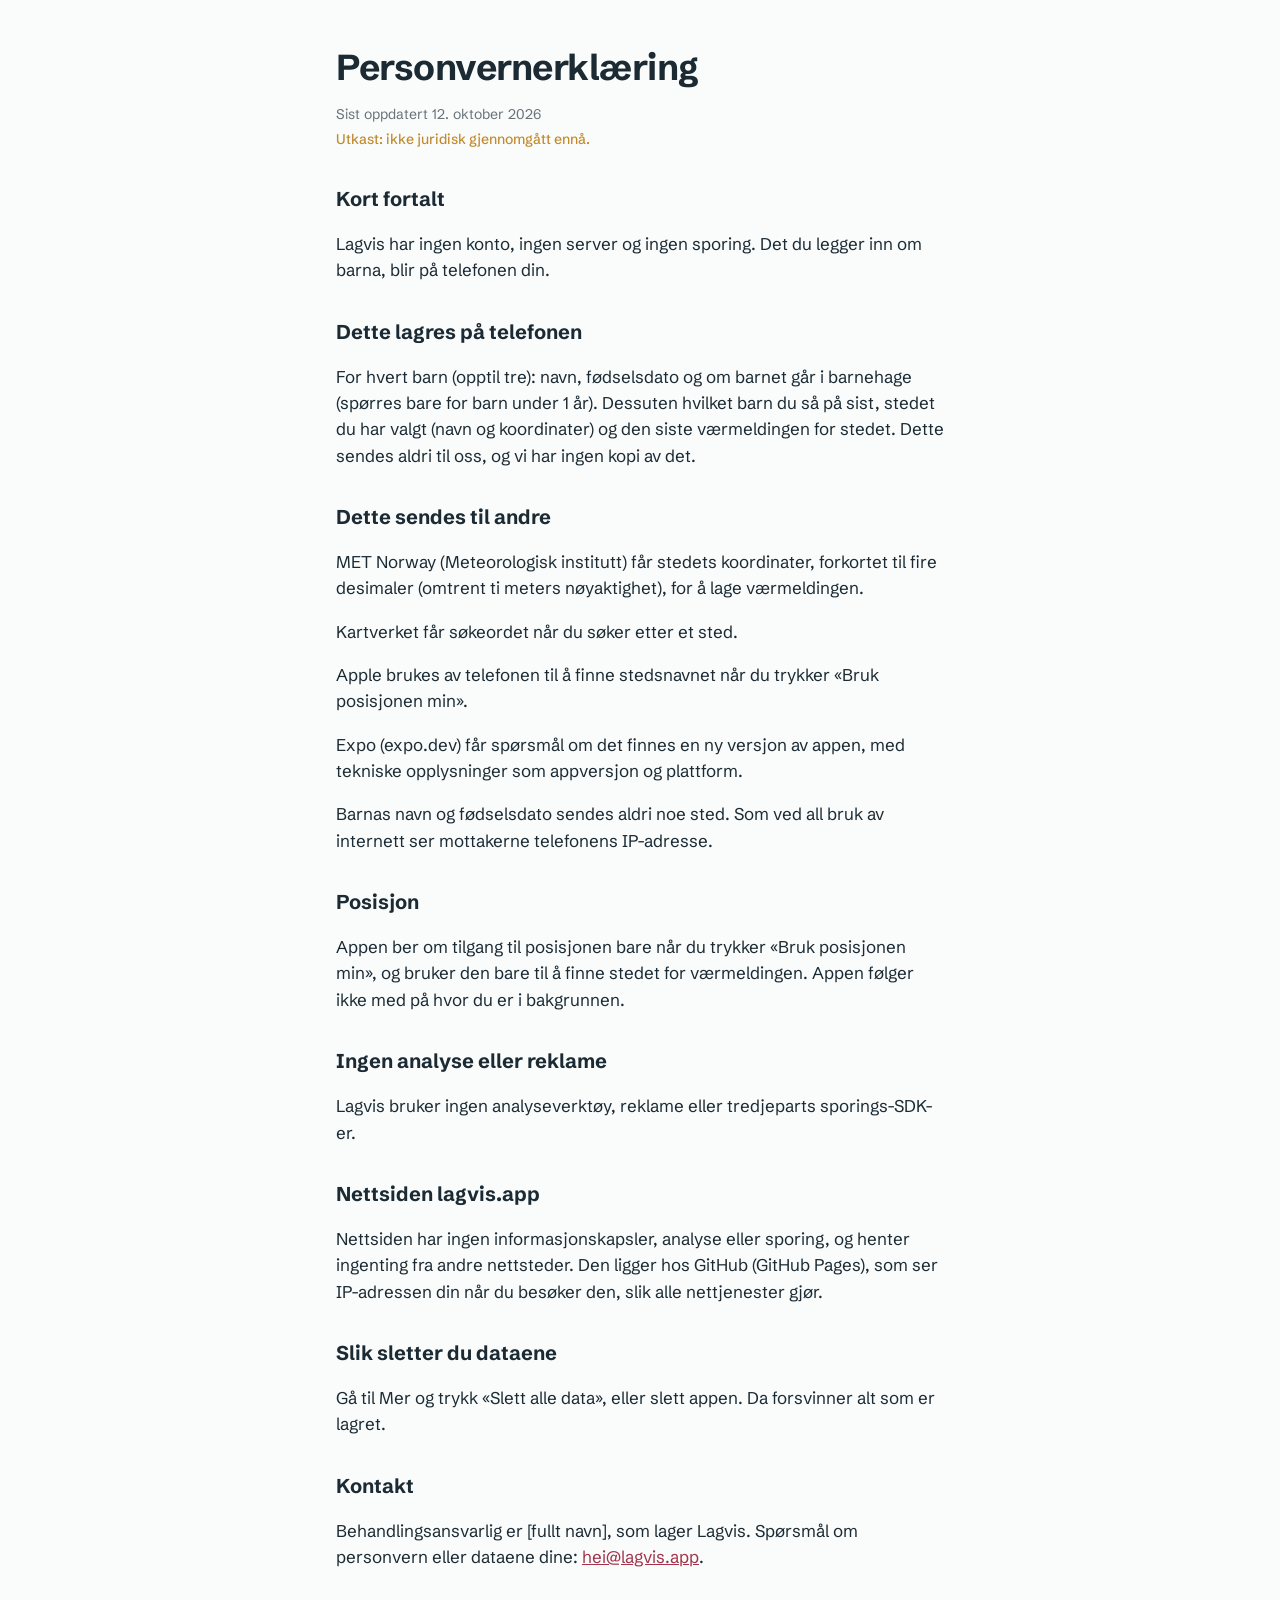
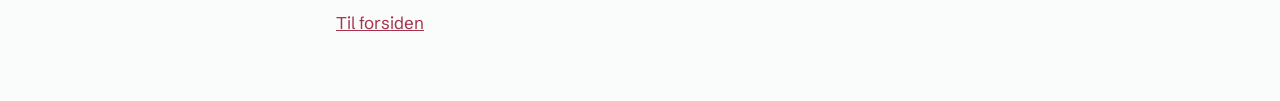
==== personvern/index.html @ 5365b8b4 "Update site from app repo 52cf7ca" ====
<!doctype html>
<html lang="nb">
<head>
<meta charset="utf-8">
<meta name="viewport" content="width=device-width, initial-scale=1">
<title>Personvernerklæring – Lagvis</title>
<link rel="icon" href="/icon.png">
<link rel="apple-touch-icon" href="/icon.png">
<link rel="stylesheet" href="/style.css">
</head>
<body class="">
<main>
<h1>Personvernerklæring</h1>
<p class="meta">Sist oppdatert 12. oktober 2026</p>
<p class="draft">Utkast: ikke juridisk gjennomgått ennå.</p>
<h2>Kort fortalt</h2>
<p>Lagvis har ingen konto, ingen server og ingen sporing. Det du legger inn om barna, blir på telefonen din.</p>
<h2>Dette lagres på telefonen</h2>
<p>For hvert barn (opptil tre): navn, fødselsdato og om barnet går i barnehage (spørres bare for barn under 1 år). Dessuten hvilket barn du så på sist, stedet du har valgt (navn og koordinater) og den siste værmeldingen for stedet. Dette sendes aldri til oss, og vi har ingen kopi av det.</p>
<h2>Dette sendes til andre</h2>
<p>MET Norway (Meteorologisk institutt) får stedets koordinater, forkortet til fire desimaler (omtrent ti meters nøyaktighet), for å lage værmeldingen.</p>
<p>Kartverket får søkeordet når du søker etter et sted.</p>
<p>Apple brukes av telefonen til å finne stedsnavnet når du trykker «Bruk posisjonen min».</p>
<p>Expo (expo.dev) får spørsmål om det finnes en ny versjon av appen, med tekniske opplysninger som appversjon og plattform.</p>
<p>Barnas navn og fødselsdato sendes aldri noe sted. Som ved all bruk av internett ser mottakerne telefonens IP-adresse.</p>
<h2>Posisjon</h2>
<p>Appen ber om tilgang til posisjonen bare når du trykker «Bruk posisjonen min», og bruker den bare til å finne stedet for værmeldingen. Appen følger ikke med på hvor du er i bakgrunnen.</p>
<h2>Ingen analyse eller reklame</h2>
<p>Lagvis bruker ingen analyseverktøy, reklame eller tredjeparts sporings-SDK-er.</p>
<h2>Nettsiden lagvis.app</h2>
<p>Nettsiden har ingen informasjonskapsler, analyse eller sporing, og henter ingenting fra andre nettsteder. Den ligger hos GitHub (GitHub Pages), som ser IP-adressen din når du besøker den, slik alle nettjenester gjør.</p>
<h2>Slik sletter du dataene</h2>
<p>Gå til Mer og trykk «Slett alle data», eller slett appen. Da forsvinner alt som er lagret.</p>
<h2>Kontakt</h2>
<p>Behandlingsansvarlig er [fullt navn], som lager Lagvis. Spørsmål om personvern eller dataene dine: <a href="mailto:hei@lagvis.app">hei@lagvis.app</a>.</p>
<nav><a href="/">Til forsiden</a></nav>
</main>
</body>
</html>
---- style.css ----
@font-face { font-family: "Schibsted Grotesk"; font-weight: 400; src: url("/fonts/regular.ttf") format("truetype"); font-display: swap; }
@font-face { font-family: "Schibsted Grotesk"; font-weight: 500; src: url("/fonts/medium.ttf") format("truetype"); font-display: swap; }
@font-face { font-family: "Schibsted Grotesk"; font-weight: 700; src: url("/fonts/bold.ttf") format("truetype"); font-display: swap; }
:root { --himmel: #DCEBF0; --dyp: #1B2A33; --baer: #A3324A; --ull: #C08A2E; --sno: #FAFCFC; --skifer: #EDF3F4; }
* { box-sizing: border-box; }
body { margin: 0; background: var(--sno); color: var(--dyp); font-family: "Schibsted Grotesk", system-ui, sans-serif; font-size: 17px; line-height: 1.55; }
main { max-width: 640px; margin: 0 auto; padding: 48px 16px 64px; }
a { color: var(--baer); }
h1 { font-size: 36px; line-height: 1.1; letter-spacing: -0.5px; margin: 0 0 16px; }
h2 { font-size: 20px; margin: 32px 0 4px; }
.home { background: var(--himmel); min-height: 100vh; }
.home main { padding-top: 15vh; }
.icon { width: 96px; height: 96px; border-radius: 22px; display: block; margin-bottom: 24px; }
.lead { font-size: 20px; }
.meta { font-size: 14px; opacity: 0.65; margin: 0; }
.draft { font-size: 14px; color: var(--ull); font-weight: 500; margin: 4px 0 0; }
nav { margin-top: 40px; display: flex; gap: 24px; flex-wrap: wrap; }
footer { margin-top: 48px; font-size: 14px; opacity: 0.65; }
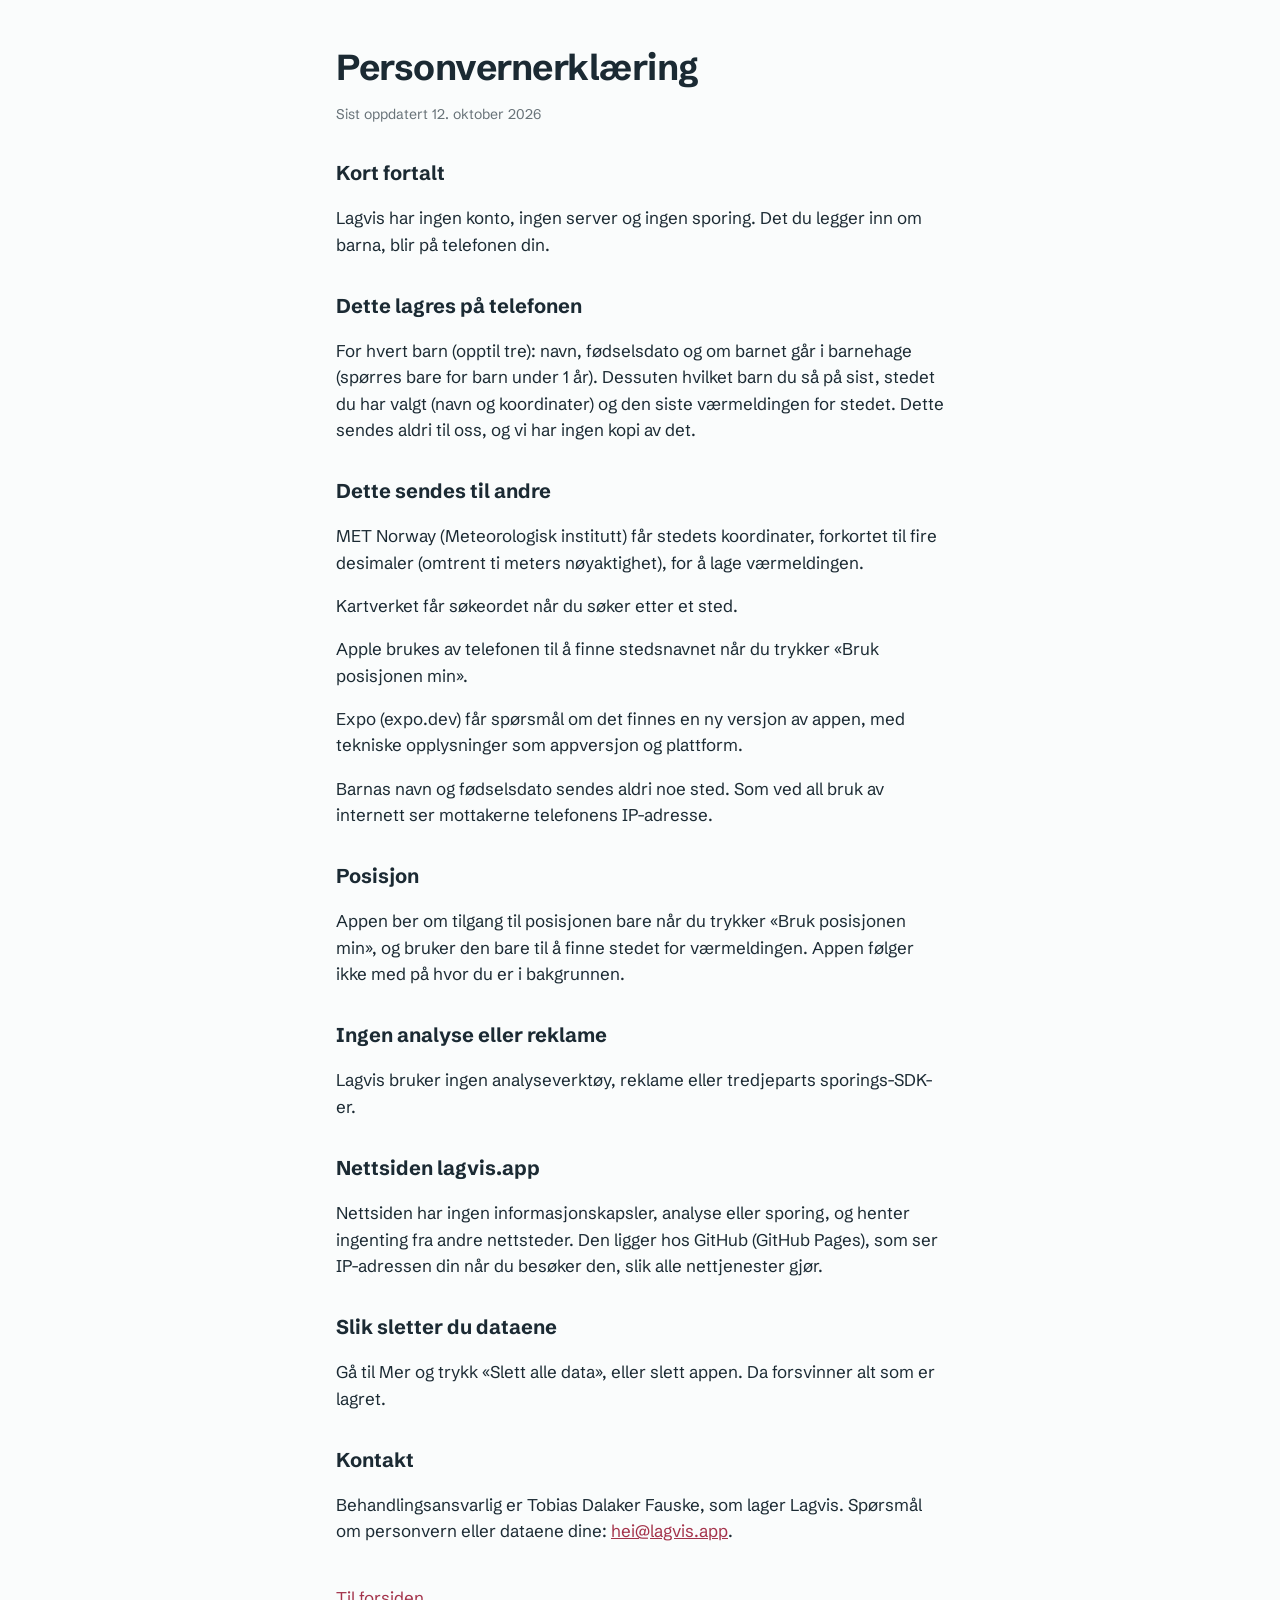
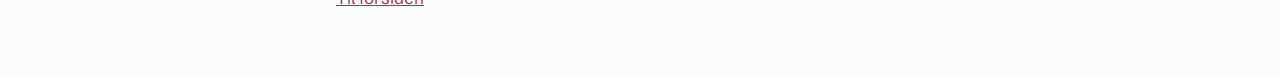
==== commit 37d45b3d: "Update site from app repo 6cba052" ====
--- a/personvern/index.html
+++ b/personvern/index.html
@@ -12,7 +12,6 @@
 <main>
 <h1>Personvernerklæring</h1>
 <p class="meta">Sist oppdatert 12. oktober 2026</p>
-<p class="draft">Utkast: ikke juridisk gjennomgått ennå.</p>
 <h2>Kort fortalt</h2>
 <p>Lagvis har ingen konto, ingen server og ingen sporing. Det du legger inn om barna, blir på telefonen din.</p>
 <h2>Dette lagres på telefonen</h2>
@@ -32,7 +31,7 @@
 <h2>Slik sletter du dataene</h2>
 <p>Gå til Mer og trykk «Slett alle data», eller slett appen. Da forsvinner alt som er lagret.</p>
 <h2>Kontakt</h2>
-<p>Behandlingsansvarlig er [fullt navn], som lager Lagvis. Spørsmål om personvern eller dataene dine: <a href="mailto:hei@lagvis.app">hei@lagvis.app</a>.</p>
+<p>Behandlingsansvarlig er Tobias Dalaker Fauske, som lager Lagvis. Spørsmål om personvern eller dataene dine: <a href="mailto:hei@lagvis.app">hei@lagvis.app</a>.</p>
 <nav><a href="/">Til forsiden</a></nav>
 </main>
 </body>
--- a/style.css
+++ b/style.css
@@ -13,6 +13,5 @@
 .icon { width: 96px; height: 96px; border-radius: 22px; display: block; margin-bottom: 24px; }
 .lead { font-size: 20px; }
 .meta { font-size: 14px; opacity: 0.65; margin: 0; }
-.draft { font-size: 14px; color: var(--ull); font-weight: 500; margin: 4px 0 0; }
 nav { margin-top: 40px; display: flex; gap: 24px; flex-wrap: wrap; }
 footer { margin-top: 48px; font-size: 14px; opacity: 0.65; }
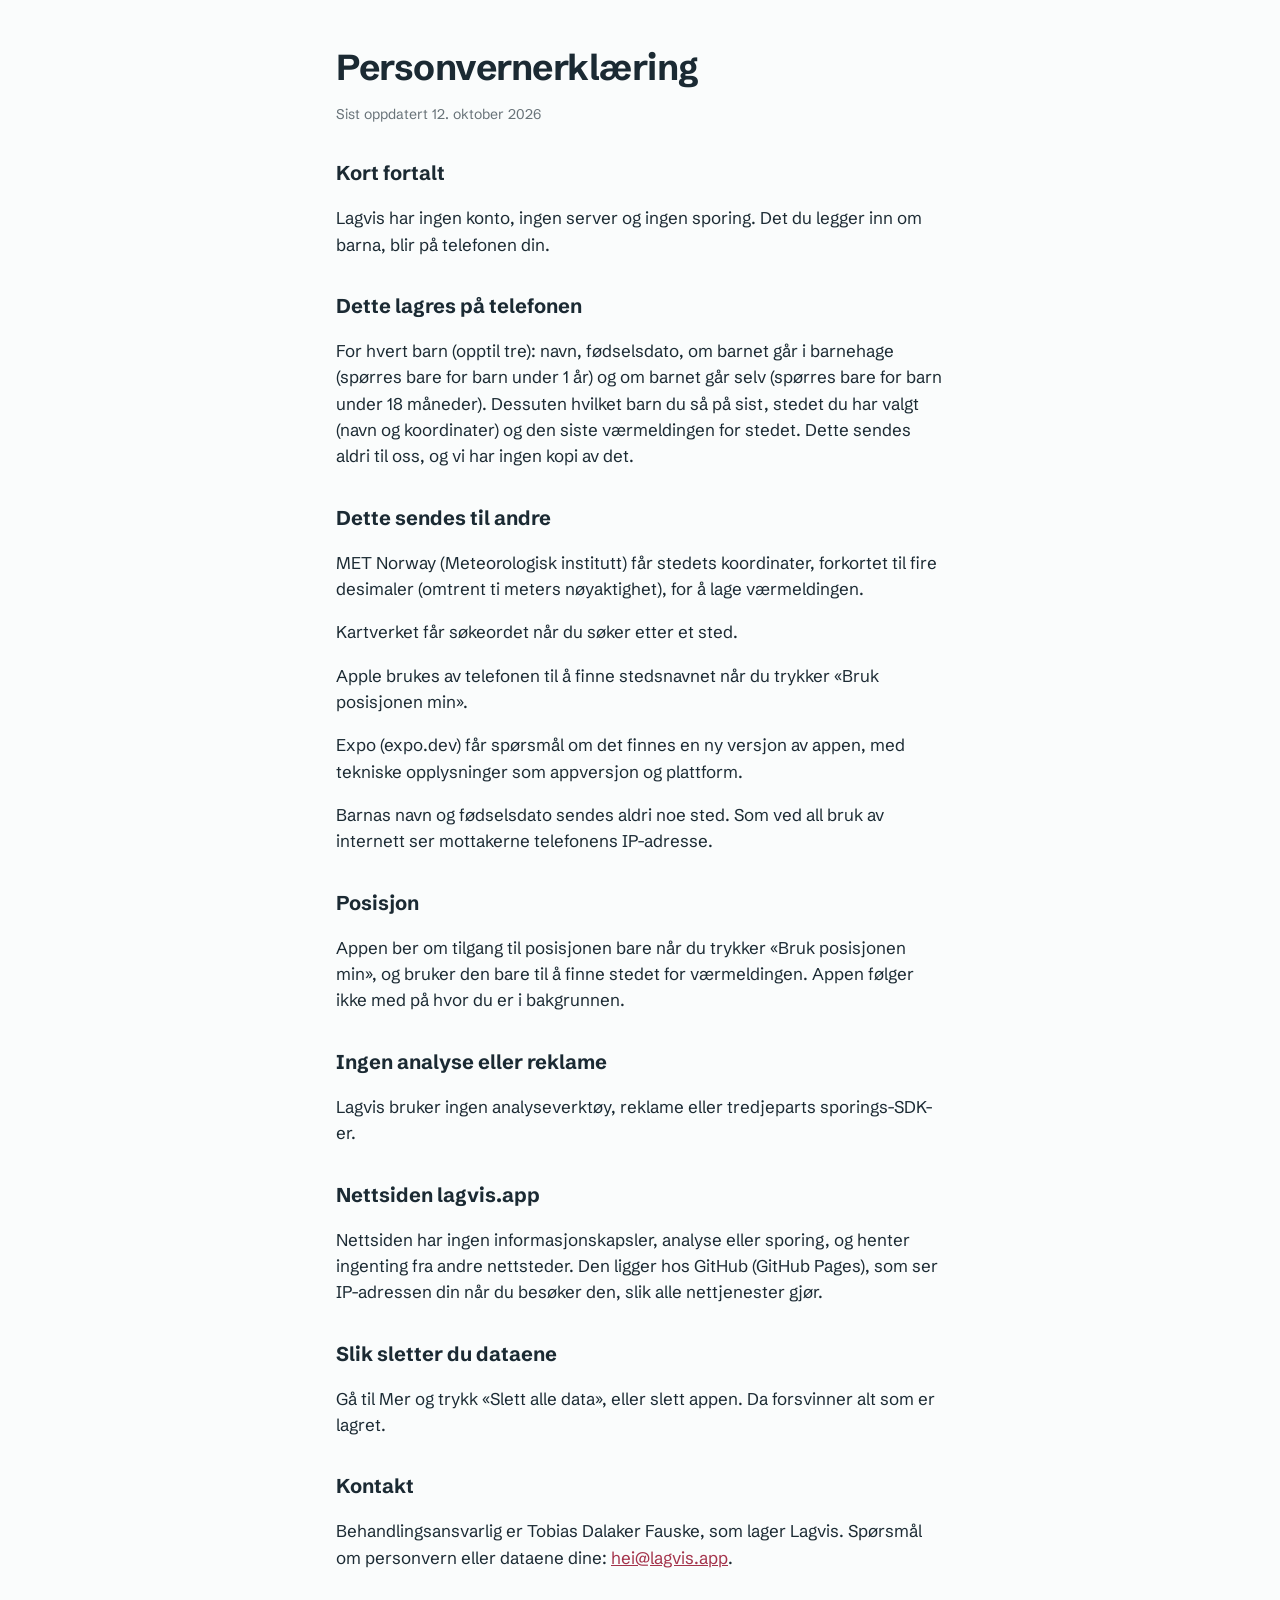
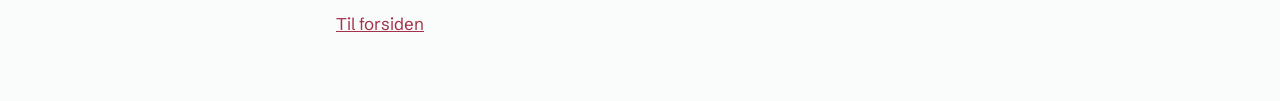
==== commit 9cb97c2e: "Update site from app repo 8ae539a" ====
--- a/personvern/index.html
+++ b/personvern/index.html
@@ -15,7 +15,7 @@
 <h2>Kort fortalt</h2>
 <p>Lagvis har ingen konto, ingen server og ingen sporing. Det du legger inn om barna, blir på telefonen din.</p>
 <h2>Dette lagres på telefonen</h2>
-<p>For hvert barn (opptil tre): navn, fødselsdato og om barnet går i barnehage (spørres bare for barn under 1 år). Dessuten hvilket barn du så på sist, stedet du har valgt (navn og koordinater) og den siste værmeldingen for stedet. Dette sendes aldri til oss, og vi har ingen kopi av det.</p>
+<p>For hvert barn (opptil tre): navn, fødselsdato, om barnet går i barnehage (spørres bare for barn under 1 år) og om barnet går selv (spørres bare for barn under 18 måneder). Dessuten hvilket barn du så på sist, stedet du har valgt (navn og koordinater) og den siste værmeldingen for stedet. Dette sendes aldri til oss, og vi har ingen kopi av det.</p>
 <h2>Dette sendes til andre</h2>
 <p>MET Norway (Meteorologisk institutt) får stedets koordinater, forkortet til fire desimaler (omtrent ti meters nøyaktighet), for å lage værmeldingen.</p>
 <p>Kartverket får søkeordet når du søker etter et sted.</p>
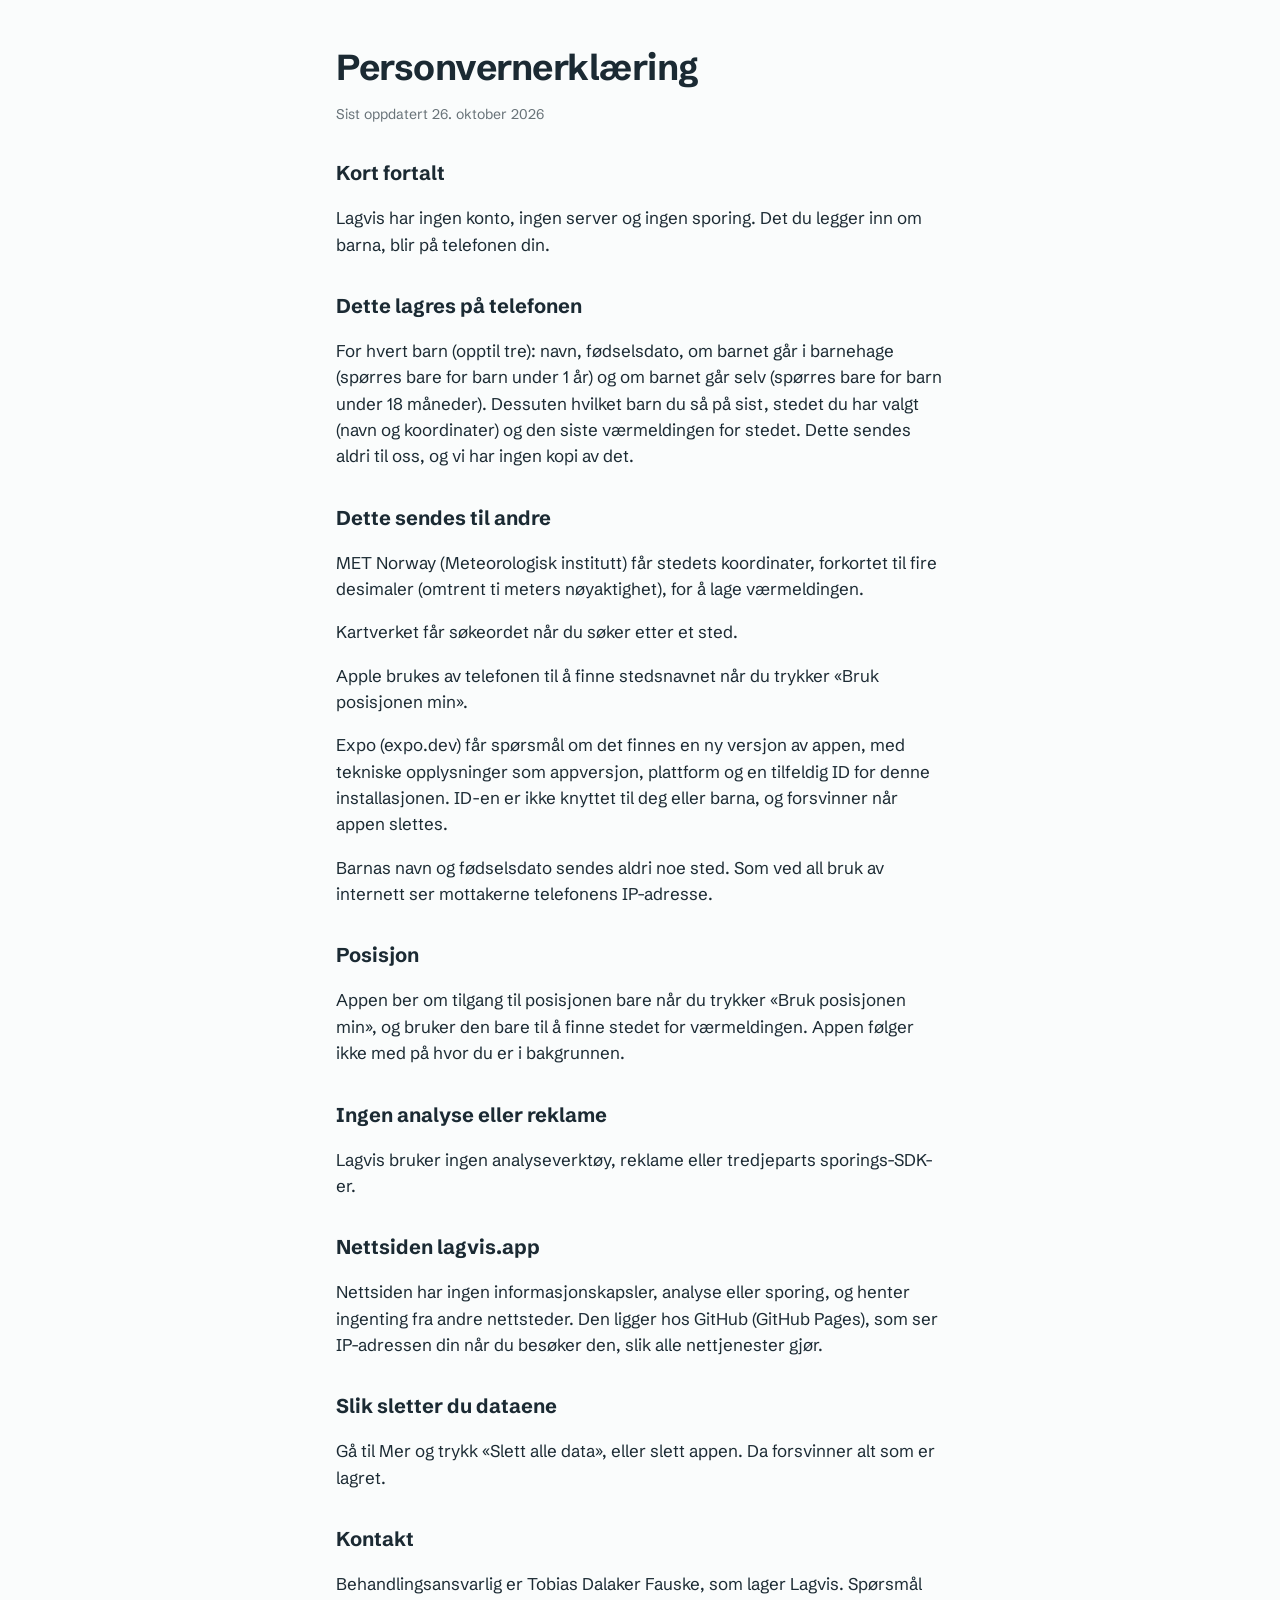
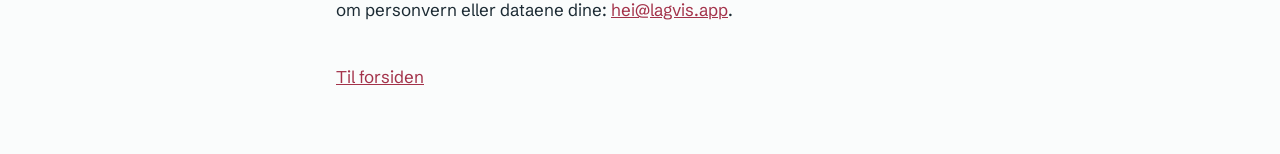
==== commit fca28a8a: "Update site from app repo cbfd2dc" ====
--- a/personvern/index.html
+++ b/personvern/index.html
@@ -11,7 +11,7 @@
 <body class="">
 <main>
 <h1>Personvernerklæring</h1>
-<p class="meta">Sist oppdatert 12. oktober 2026</p>
+<p class="meta">Sist oppdatert 26. oktober 2026</p>
 <h2>Kort fortalt</h2>
 <p>Lagvis har ingen konto, ingen server og ingen sporing. Det du legger inn om barna, blir på telefonen din.</p>
 <h2>Dette lagres på telefonen</h2>
@@ -20,7 +20,7 @@
 <p>MET Norway (Meteorologisk institutt) får stedets koordinater, forkortet til fire desimaler (omtrent ti meters nøyaktighet), for å lage værmeldingen.</p>
 <p>Kartverket får søkeordet når du søker etter et sted.</p>
 <p>Apple brukes av telefonen til å finne stedsnavnet når du trykker «Bruk posisjonen min».</p>
-<p>Expo (expo.dev) får spørsmål om det finnes en ny versjon av appen, med tekniske opplysninger som appversjon og plattform.</p>
+<p>Expo (expo.dev) får spørsmål om det finnes en ny versjon av appen, med tekniske opplysninger som appversjon, plattform og en tilfeldig ID for denne installasjonen. ID-en er ikke knyttet til deg eller barna, og forsvinner når appen slettes.</p>
 <p>Barnas navn og fødselsdato sendes aldri noe sted. Som ved all bruk av internett ser mottakerne telefonens IP-adresse.</p>
 <h2>Posisjon</h2>
 <p>Appen ber om tilgang til posisjonen bare når du trykker «Bruk posisjonen min», og bruker den bare til å finne stedet for værmeldingen. Appen følger ikke med på hvor du er i bakgrunnen.</p>
